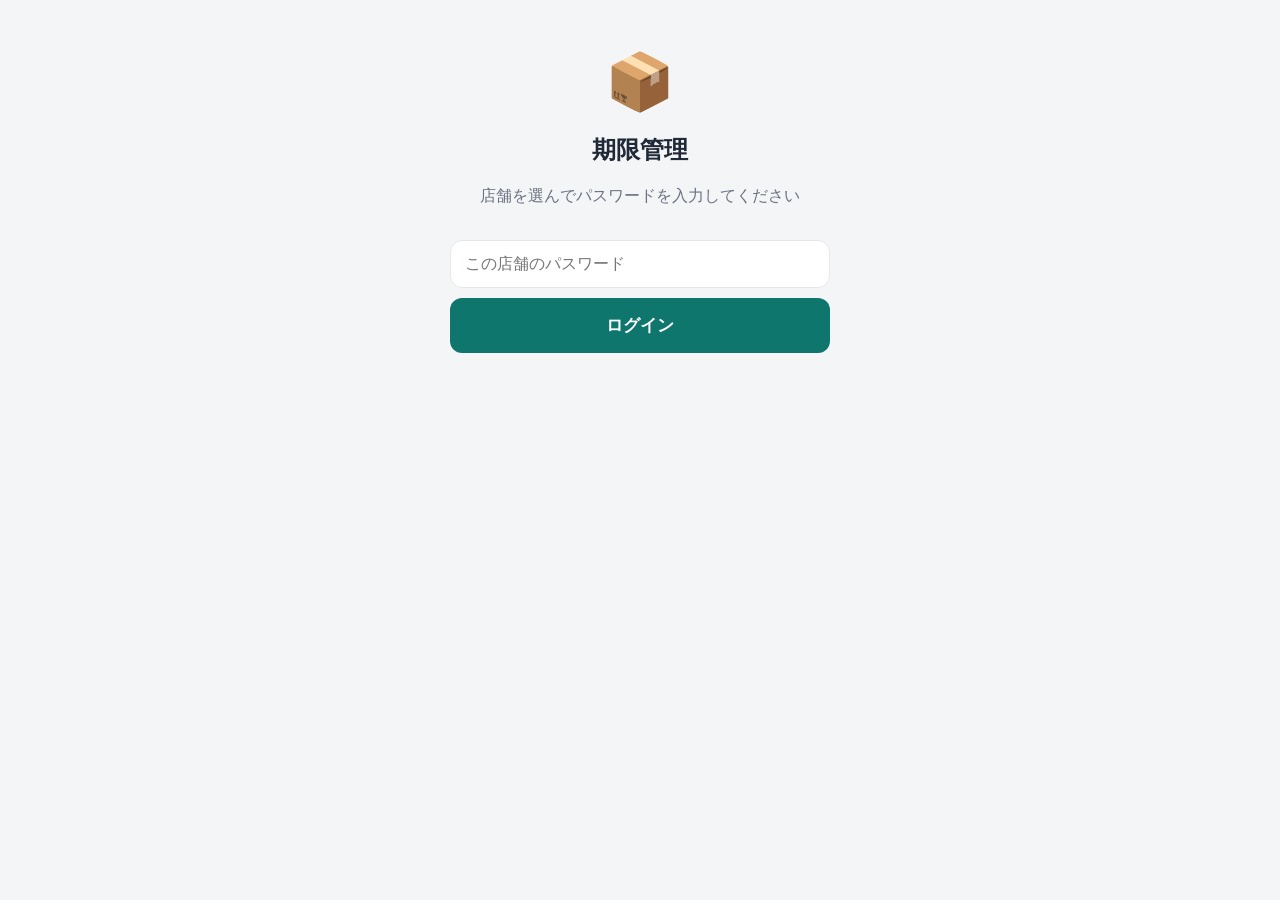
==== index.html @ 6cd4e77d "商品期限管理アプリ 初版 Co-Authored-By: Claude Fable 5 <noreply@anthropic.com>" ====
<!DOCTYPE html>
<html lang="ja">
<head>
<meta charset="UTF-8">
<meta name="viewport" content="width=device-width, initial-scale=1, viewport-fit=cover, user-scalable=no">
<title>期限管理</title>
<meta name="theme-color" content="#0f766e">
<meta name="apple-mobile-web-app-capable" content="yes">
<meta name="mobile-web-app-capable" content="yes">
<meta name="apple-mobile-web-app-status-bar-style" content="black-translucent">
<meta name="apple-mobile-web-app-title" content="期限管理">
<link rel="manifest" href="manifest.webmanifest">
<link rel="apple-touch-icon" href="icons/apple-touch-icon.png">
<link rel="icon" href="icons/icon-192.png">
<link rel="stylesheet" href="css/style.css">
</head>
<body>

<!-- ═══ ログイン画面 ═══ -->
<section id="view-login" class="view" hidden>
  <div class="login-box">
    <div class="app-logo">📦</div>
    <h1>期限管理</h1>
    <p class="login-note">店舗を選んでパスワードを入力してください</p>
    <div id="login-stores" class="store-grid"></div>
    <form id="login-form">
      <input id="login-password" type="password" placeholder="この店舗のパスワード" autocomplete="current-password" required>
      <button type="submit" class="btn btn-primary btn-lg" id="login-btn">ログイン</button>
    </form>
    <p id="login-error" class="error-msg" hidden></p>
    <p id="login-offline" class="muted" hidden>オフラインのため、ログインには通信が必要です</p>
  </div>
</section>

<!-- ═══ 作業開始確認画面 ═══ -->
<section id="view-start" class="view" hidden>
  <div class="login-box">
    <div class="app-logo">📦</div>
    <h1>期限管理</h1>
    <div class="start-store-card">
      <span class="muted">ログイン中の店舗</span>
      <strong id="start-store-name">—</strong>
    </div>
    <button id="start-btn" class="btn btn-primary btn-lg">この店舗で作業開始</button>
    <button id="start-switch" class="btn btn-ghost">別の店舗に切り替える</button>
  </div>
</section>

<!-- ═══ メイン画面 ═══ -->
<div id="view-main" class="view" hidden>
  <header id="app-header">
    <div class="header-store" id="header-store" title="作業中の店舗">
      <span class="header-store-label">作業店舗</span>
      <span class="header-store-name" id="header-store-name">—</span>
    </div>
    <div class="header-right">
      <span id="sync-badge" class="sync-badge" hidden>未送信 <b id="sync-count">0</b></span>
      <span id="offline-badge" class="offline-badge" hidden>オフライン</span>
    </div>
  </header>

  <!-- ── 商品一覧タブ ── -->
  <main id="tab-list" class="tab-page">
    <div class="list-controls">
      <div class="view-store-row">
        <label for="view-store-select">表示店舗</label>
        <select id="view-store-select"></select>
        <span id="readonly-note" class="readonly-note" hidden>閲覧のみ</span>
      </div>
      <input id="search-box" type="search" placeholder="商品名・バーコードで検索">
      <div class="filter-row">
        <div class="chips" id="filter-chips">
          <button class="chip active" data-filter="all">すべて</button>
          <button class="chip chip-expired" data-filter="expired">期限切れ <b id="cnt-expired">0</b></button>
          <button class="chip chip-danger" data-filter="danger">7日以内 <b id="cnt-danger">0</b></button>
          <button class="chip chip-warn" data-filter="warn">30日以内 <b id="cnt-warn">0</b></button>
        </div>
        <select id="sort-select">
          <option value="expiry">期限が近い順</option>
          <option value="name">商品名順</option>
          <option value="qty">在庫が少ない順</option>
        </select>
      </div>
    </div>
    <div id="product-list" class="product-list"></div>
    <div id="list-empty" class="empty-state" hidden>
      <p>商品が登録されていません</p>
      <p class="muted">「読取」タブからバーコードを読み取って登録できます</p>
    </div>
  </main>

  <!-- ── バーコード読取タブ ── -->
  <main id="tab-scan" class="tab-page" hidden>
    <div class="scan-area">
      <video id="scan-video" playsinline muted></video>
      <div class="scan-frame"></div>
      <p id="scan-status" class="scan-status">カメラを起動しています…</p>
    </div>
    <div class="scan-manual">
      <form id="manual-barcode-form">
        <input id="manual-barcode" type="text" inputmode="numeric" placeholder="バーコード番号を手入力">
        <button type="submit" class="btn btn-secondary">検索</button>
      </form>
      <button id="no-barcode-btn" class="btn btn-ghost">バーコードなしで商品を登録</button>
    </div>
  </main>

  <!-- ── 設定タブ ── -->
  <main id="tab-settings" class="tab-page" hidden>
    <h2>設定</h2>
    <div class="settings-group">
      <h3>店舗名の変更</h3>
      <div id="settings-stores"></div>
    </div>
    <div class="settings-group">
      <h3>同期</h3>
      <p>未送信の変更: <b id="settings-sync-count">0</b> 件</p>
      <button id="sync-now-btn" class="btn btn-secondary">今すぐ同期</button>
    </div>
    <div class="settings-group">
      <h3>アカウント</h3>
      <p class="muted">ログイン中: <span id="settings-store-name">—</span></p>
      <button id="logout-btn" class="btn btn-danger-outline">ログアウト(店舗の切り替え)</button>
    </div>
    <p class="muted version">バージョン <span id="app-version"></span></p>
  </main>

  <!-- ── 下部ナビ ── -->
  <nav id="bottom-nav">
    <button class="nav-btn active" data-tab="list"><span class="nav-icon">📋</span>一覧</button>
    <button class="nav-btn" data-tab="scan"><span class="nav-icon">📷</span>読取</button>
    <button class="nav-btn" data-tab="settings"><span class="nav-icon">⚙️</span>設定</button>
  </nav>
</div>

<!-- ═══ 商品登録・編集フォーム ═══ -->
<section id="view-form" class="view" hidden>
  <header class="form-header">
    <button id="form-back" class="btn-icon">←</button>
    <h2 id="form-title">商品を登録</h2>
  </header>
  <form id="product-form" class="form-body">
    <div class="field">
      <label>バーコード</label>
      <div class="barcode-row">
        <input id="f-barcode" type="text" inputmode="numeric" placeholder="(なしでも登録できます)">
      </div>
    </div>
    <div class="field">
      <label>商品写真</label>
      <div class="photo-area">
        <img id="f-photo-preview" alt="" hidden>
        <label class="btn btn-secondary photo-btn">
          📷 写真を撮る
          <input id="f-photo" type="file" accept="image/*" capture="environment" hidden>
        </label>
      </div>
      <button type="button" id="ocr-btn" class="btn btn-ghost" hidden>🔍 写真から商品名候補を読み取る</button>
      <div id="ocr-status" class="muted" hidden></div>
      <div id="ocr-chips" class="chips"></div>
    </div>
    <div class="field">
      <label for="f-name">商品名 <span class="req">必須</span></label>
      <input id="f-name" type="text" placeholder="例: ○○ビタミン錠 60錠" required>
    </div>
    <div class="field" id="lot-fields">
      <label for="f-expiry">賞味期限・使用期限 <span class="req">必須</span></label>
      <input id="f-expiry" type="date" required>
      <label class="check-row"><input id="f-month-only" type="checkbox">「年月」までの表示の商品(月末の日付として登録)</label>
      <input id="f-expiry-month" type="month" hidden>
    </div>
    <div class="field">
      <label for="f-qty">在庫数 <span class="req">必須</span></label>
      <div class="qty-row">
        <button type="button" class="qty-btn" id="f-qty-minus">−</button>
        <input id="f-qty" type="number" inputmode="numeric" min="0" value="1" required>
        <button type="button" class="qty-btn" id="f-qty-plus">＋</button>
      </div>
    </div>
    <button type="submit" class="btn btn-primary btn-lg" id="form-save">保存する</button>
  </form>
</section>

<!-- ═══ 商品詳細(下から出るシート) ═══ -->
<div id="sheet-backdrop" hidden></div>
<section id="sheet-product" class="sheet" hidden>
  <div class="sheet-handle"></div>
  <div class="sheet-body" id="sheet-body"></div>
</section>

<div id="toast-container"></div>

<script src="vendor/supabase.min.js"></script>
<script src="vendor/zxing.min.js"></script>
<script src="js/config.js"></script>
<script src="js/db.js"></script>
<script src="js/app.js"></script>
</body>
</html>
---- css/style.css ----
:root {
  --primary: #0f766e;
  --primary-dark: #115e59;
  --bg: #f4f5f7;
  --card: #ffffff;
  --text: #1f2937;
  --muted: #6b7280;
  --border: #e5e7eb;
  --expired: #7f1d1d;
  --danger: #dc2626;
  --warn: #d97706;
  --ok: #059669;
  --radius: 12px;
  --safe-top: env(safe-area-inset-top, 0px);
  --safe-bottom: env(safe-area-inset-bottom, 0px);
}

* { box-sizing: border-box; -webkit-tap-highlight-color: transparent; }
html, body { margin: 0; padding: 0; }
body {
  font-family: -apple-system, BlinkMacSystemFont, "Hiragino Sans", "Noto Sans JP", sans-serif;
  background: var(--bg);
  color: var(--text);
  font-size: 16px;
  line-height: 1.5;
  overscroll-behavior-y: none;
}
h1 { font-size: 24px; margin: 8px 0 4px; }
h2 { font-size: 18px; margin: 12px 0 8px; }
h3 { font-size: 15px; margin: 0 0 8px; color: var(--muted); }
.muted { color: var(--muted); font-size: 13px; }
[hidden] { display: none !important; }

/* ───── ボタン ───── */
.btn {
  display: block; width: 100%;
  border: none; border-radius: var(--radius);
  font-size: 16px; font-weight: 600;
  padding: 14px; margin-top: 10px;
  cursor: pointer; text-align: center;
}
.btn-lg { padding: 16px; font-size: 17px; }
.btn-primary { background: var(--primary); color: #fff; }
.btn-primary:active { background: var(--primary-dark); }
.btn-primary:disabled { opacity: .5; }
.btn-secondary { background: #e0f2f1; color: var(--primary-dark); }
.btn-ghost { background: transparent; color: var(--primary); }
.btn-danger-outline { background: transparent; color: var(--danger); border: 1.5px solid var(--danger); }
.btn-icon {
  background: none; border: none; font-size: 22px; padding: 8px 12px; cursor: pointer; color: var(--text);
}

/* ───── ログイン / 開始画面 ───── */
.view { min-height: 100dvh; }
.login-box {
  max-width: 420px; margin: 0 auto;
  padding: calc(40px + var(--safe-top)) 20px 40px;
  text-align: center;
}
.app-logo { font-size: 56px; }
.login-note { color: var(--muted); margin-bottom: 16px; }
.store-grid {
  display: grid; grid-template-columns: 1fr 1fr; gap: 10px; margin-bottom: 16px;
}
.store-grid button {
  padding: 16px 8px; border-radius: var(--radius);
  border: 2px solid var(--border); background: var(--card);
  font-size: 16px; font-weight: 600; cursor: pointer; color: var(--text);
}
.store-grid button.selected {
  border-color: var(--primary); background: #e0f2f1; color: var(--primary-dark);
}
#login-form input {
  width: 100%; padding: 14px; font-size: 16px;
  border: 1.5px solid var(--border); border-radius: var(--radius);
}
.error-msg { color: var(--danger); font-weight: 600; }
.start-store-card {
  background: var(--card); border-radius: var(--radius);
  padding: 20px; margin: 24px 0 8px;
  display: flex; flex-direction: column; gap: 4px;
  box-shadow: 0 1px 3px rgba(0,0,0,.08);
}
.start-store-card strong { font-size: 22px; color: var(--primary-dark); }

/* ───── ヘッダー ───── */
#view-main { padding-bottom: calc(70px + var(--safe-bottom)); }
#app-header {
  position: sticky; top: 0; z-index: 20;
  background: var(--primary); color: #fff;
  padding: calc(10px + var(--safe-top)) 16px 10px;
  display: flex; justify-content: space-between; align-items: center;
}
.header-store-label { font-size: 11px; opacity: .8; display: block; line-height: 1; }
.header-store-name { font-size: 17px; font-weight: 700; }
.header-right { display: flex; gap: 8px; align-items: center; }
.sync-badge, .offline-badge {
  font-size: 12px; padding: 4px 10px; border-radius: 20px; font-weight: 600;
}
.sync-badge { background: #fbbf24; color: #78350f; }
.offline-badge { background: #374151; color: #fff; }

/* ───── 一覧 ───── */
.tab-page { padding: 12px 12px 24px; }
.list-controls { display: flex; flex-direction: column; gap: 10px; margin-bottom: 12px; }
.view-store-row { display: flex; align-items: center; gap: 8px; }
.view-store-row label { font-size: 13px; color: var(--muted); white-space: nowrap; }
.view-store-row select {
  flex: 1; padding: 10px; font-size: 16px; border-radius: 10px; border: 1.5px solid var(--border); background: var(--card);
}
.readonly-note {
  font-size: 12px; font-weight: 700; color: #92400e;
  background: #fef3c7; padding: 4px 10px; border-radius: 20px; white-space: nowrap;
}
#search-box {
  width: 100%; padding: 12px 14px; font-size: 16px;
  border: 1.5px solid var(--border); border-radius: var(--radius); background: var(--card);
}
.filter-row { display: flex; gap: 8px; align-items: center; flex-wrap: wrap; }
.chips { display: flex; gap: 6px; flex-wrap: wrap; }
.chip {
  border: 1.5px solid var(--border); background: var(--card); color: var(--text);
  border-radius: 20px; padding: 7px 12px; font-size: 13px; font-weight: 600; cursor: pointer;
}
.chip.active { border-color: var(--primary); background: var(--primary); color: #fff; }
.chip-expired.active { border-color: var(--expired); background: var(--expired); }
.chip-danger.active { border-color: var(--danger); background: var(--danger); }
.chip-warn.active { border-color: var(--warn); background: var(--warn); }
.chip b { font-weight: 800; }
#sort-select {
  margin-left: auto; padding: 8px; font-size: 13px;
  border-radius: 10px; border: 1.5px solid var(--border); background: var(--card);
}

.product-list { display: flex; flex-direction: column; gap: 10px; }
.product-card {
  background: var(--card); border-radius: var(--radius);
  box-shadow: 0 1px 3px rgba(0,0,0,.08);
  padding: 12px; display: flex; gap: 12px; cursor: pointer;
}
.product-thumb {
  width: 64px; height: 64px; border-radius: 10px; object-fit: cover;
  background: #eceff1; flex-shrink: 0;
  display: flex; align-items: center; justify-content: center; font-size: 28px;
}
.product-info { flex: 1; min-width: 0; }
.product-name { font-weight: 700; font-size: 15px; margin-bottom: 4px; word-break: break-all; }
.lot-line { display: flex; align-items: center; gap: 8px; font-size: 14px; margin-top: 2px; }
.lot-qty { color: var(--muted); font-size: 13px; }
.badge {
  font-size: 12px; font-weight: 700; padding: 2px 8px; border-radius: 6px; white-space: nowrap;
}
.badge-expired { background: var(--expired); color: #fff; }
.badge-danger { background: #fee2e2; color: var(--danger); }
.badge-warn { background: #fef3c7; color: var(--warn); }
.badge-ok { background: #d1fae5; color: var(--ok); }
.empty-state { text-align: center; padding: 48px 16px; }

/* ───── スキャン ───── */
.scan-area {
  position: relative; border-radius: var(--radius); overflow: hidden; background: #111;
  aspect-ratio: 3 / 4; max-height: 55dvh; width: 100%;
}
#scan-video { width: 100%; height: 100%; object-fit: cover; }
.scan-frame {
  position: absolute; inset: 20% 12%;
  border: 3px solid rgba(255,255,255,.85); border-radius: 14px;
  box-shadow: 0 0 0 999px rgba(0,0,0,.25);
}
.scan-status {
  position: absolute; bottom: 8px; left: 0; right: 0;
  text-align: center; color: #fff; font-size: 14px; font-weight: 600;
  text-shadow: 0 1px 3px rgba(0,0,0,.8); margin: 0;
}
.scan-manual { margin-top: 14px; }
#manual-barcode-form { display: flex; gap: 8px; }
#manual-barcode {
  flex: 1; padding: 12px; font-size: 16px;
  border: 1.5px solid var(--border); border-radius: var(--radius);
}
#manual-barcode-form .btn { width: auto; margin: 0; padding: 12px 18px; }

/* ───── 設定 ───── */
.settings-group {
  background: var(--card); border-radius: var(--radius); padding: 14px; margin-bottom: 14px;
  box-shadow: 0 1px 3px rgba(0,0,0,.08);
}
.settings-store-row {
  display: flex; align-items: center; justify-content: space-between;
  padding: 10px 0; border-bottom: 1px solid var(--border); gap: 8px;
}
.settings-store-row:last-child { border-bottom: none; }
.settings-store-row .rename-btn {
  border: 1.5px solid var(--border); background: var(--bg); border-radius: 8px;
  padding: 6px 12px; font-size: 13px; cursor: pointer;
}
.version { text-align: center; }

/* ───── 下部ナビ ───── */
#bottom-nav {
  position: fixed; bottom: 0; left: 0; right: 0; z-index: 20;
  display: flex; background: var(--card);
  border-top: 1px solid var(--border);
  padding-bottom: var(--safe-bottom);
}
.nav-btn {
  flex: 1; background: none; border: none; cursor: pointer;
  padding: 8px 0 6px; font-size: 12px; font-weight: 600; color: var(--muted);
  display: flex; flex-direction: column; align-items: center; gap: 2px;
}
.nav-btn.active { color: var(--primary); }
.nav-icon { font-size: 22px; }

/* ───── フォーム ───── */
.form-header {
  position: sticky; top: 0; z-index: 20;
  background: var(--card); border-bottom: 1px solid var(--border);
  padding: calc(6px + var(--safe-top)) 8px 6px;
  display: flex; align-items: center; gap: 4px;
}
.form-header h2 { margin: 0; }
.form-body { padding: 16px 16px calc(32px + var(--safe-bottom)); max-width: 480px; margin: 0 auto; }
.field { margin-bottom: 18px; }
.field > label { display: block; font-weight: 700; font-size: 14px; margin-bottom: 6px; }
.req { color: var(--danger); font-size: 11px; font-weight: 700; margin-left: 4px; }
.field input[type="text"], .field input[type="date"], .field input[type="month"], .field input[type="number"], .field input[type="search"] {
  width: 100%; padding: 13px; font-size: 16px;
  border: 1.5px solid var(--border); border-radius: var(--radius); background: var(--card);
}
.check-row {
  display: flex; align-items: center; gap: 8px;
  font-size: 13px; font-weight: 400; margin-top: 8px; color: var(--muted);
}
.check-row input { width: 18px; height: 18px; }
.photo-area { display: flex; gap: 12px; align-items: center; }
#f-photo-preview { width: 96px; height: 96px; border-radius: 10px; object-fit: cover; }
.photo-btn { margin: 0; flex: 1; }
.qty-row { display: flex; gap: 10px; align-items: center; }
.qty-row input { text-align: center; font-size: 20px; font-weight: 700; }
.qty-btn {
  width: 52px; height: 52px; flex-shrink: 0;
  border-radius: 50%; border: 1.5px solid var(--border); background: var(--card);
  font-size: 26px; font-weight: 700; cursor: pointer; color: var(--primary-dark);
}

/* ───── 詳細シート ───── */
#sheet-backdrop {
  position: fixed; inset: 0; background: rgba(0,0,0,.45); z-index: 30;
}
.sheet {
  position: fixed; bottom: 0; left: 0; right: 0; z-index: 31;
  background: var(--card); border-radius: 18px 18px 0 0;
  max-height: 85dvh; overflow-y: auto;
  padding: 8px 16px calc(24px + var(--safe-bottom));
  box-shadow: 0 -4px 24px rgba(0,0,0,.2);
}
.sheet-handle {
  width: 44px; height: 5px; border-radius: 3px; background: var(--border);
  margin: 4px auto 10px;
}
.sheet-product-head { display: flex; gap: 14px; margin-bottom: 12px; }
.sheet-product-head .product-thumb { width: 84px; height: 84px; font-size: 36px; }
.sheet-product-name { font-size: 17px; font-weight: 700; word-break: break-all; }
.sheet-barcode { font-size: 12px; color: var(--muted); margin-top: 4px; }
.sheet-section-title {
  font-size: 13px; font-weight: 700; color: var(--muted);
  margin: 16px 0 6px; display: flex; justify-content: space-between; align-items: center;
}
.lot-row {
  display: flex; align-items: center; gap: 10px;
  background: var(--bg); border-radius: 10px; padding: 10px 12px; margin-bottom: 8px;
}
.lot-row-date { flex: 1; }
.lot-row-date .badge { margin-left: 6px; }
.lot-row .qty-btn { width: 42px; height: 42px; font-size: 22px; background: var(--card); }
.lot-row-qty { min-width: 34px; text-align: center; font-size: 18px; font-weight: 800; }
.lot-del-btn { background: none; border: none; font-size: 18px; color: var(--muted); cursor: pointer; padding: 6px; }
.other-store-row {
  display: flex; justify-content: space-between; font-size: 14px;
  padding: 8px 4px; border-bottom: 1px solid var(--border);
}
.other-store-row:last-child { border-bottom: none; }

/* ───── トースト ───── */
#toast-container {
  position: fixed; bottom: calc(80px + var(--safe-bottom)); left: 0; right: 0;
  display: flex; flex-direction: column; align-items: center; gap: 8px;
  z-index: 50; pointer-events: none;
}
.toast {
  background: #1f2937; color: #fff; font-size: 14px; font-weight: 600;
  padding: 10px 18px; border-radius: 24px; max-width: 90%;
  box-shadow: 0 4px 12px rgba(0,0,0,.25);
  animation: toast-in .25s ease-out;
}
.toast.error { background: var(--danger); }
@keyframes toast-in {
  from { opacity: 0; transform: translateY(10px); }
  to { opacity: 1; transform: translateY(0); }
}
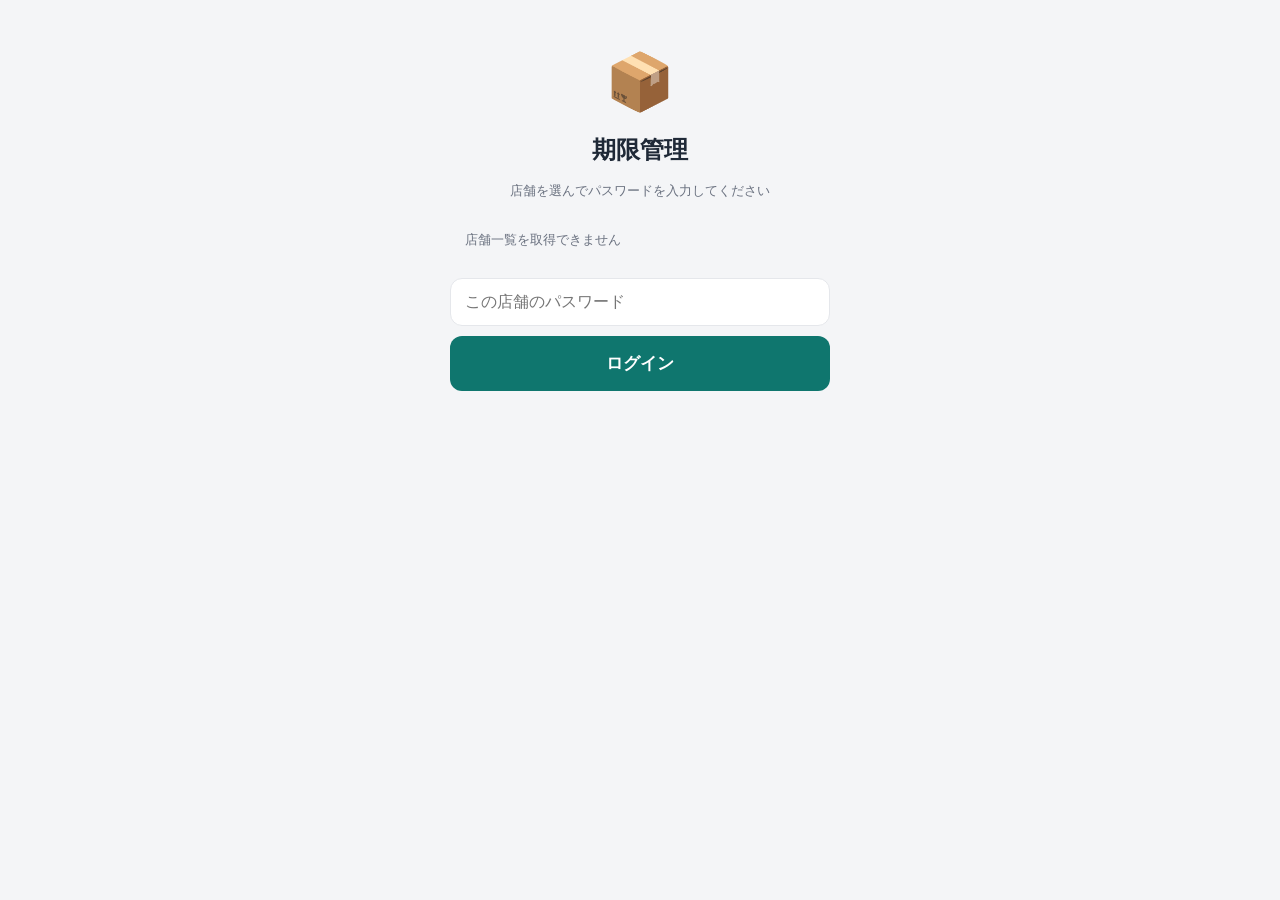
==== commit 28164e41: "v2.1.0: 期限は1商品1つに変更・廃棄記録機能を追加 - 「新しい期限を追加」を廃止し「期限・在庫数を変更」に(上書き更新) - 同じバーコードを再登録した場合も期限・在庫を上書き - 在庫の「" ====
--- a/index.html
+++ b/index.html
@@ -12,27 +12,196 @@
 <link rel="manifest" href="manifest.webmanifest">
 <link rel="apple-touch-icon" href="icons/apple-touch-icon.png">
 <link rel="icon" href="icons/icon-192.png">
-<link rel="stylesheet" href="css/style.css">
+<style>
+:root {
+  --primary:#0f766e; --primary-dark:#115e59; --bg:#f4f5f7; --card:#fff;
+  --text:#1f2937; --muted:#6b7280; --border:#e5e7eb;
+  --expired:#7f1d1d; --danger:#dc2626; --warn:#d97706; --ok:#059669; --radius:12px;
+}
+*{box-sizing:border-box;-webkit-tap-highlight-color:transparent}
+html,body{margin:0;padding:0}
+body{font-family:-apple-system,BlinkMacSystemFont,"Hiragino Sans","Noto Sans JP",sans-serif;
+  background:var(--bg);color:var(--text);font-size:16px;line-height:1.5}
+h1{font-size:24px;margin:8px 0 4px}h2{font-size:18px;margin:12px 0 8px}
+h3{font-size:15px;margin:0 0 8px;color:var(--muted)}
+.muted{color:var(--muted);font-size:13px}
+[hidden]{display:none!important}
+.btn{display:block;width:100%;border:none;border-radius:var(--radius);font-size:16px;font-weight:600;
+  padding:14px;margin-top:10px;cursor:pointer;text-align:center}
+.btn-lg{padding:16px;font-size:17px}
+.btn-primary{background:var(--primary);color:#fff}
+.btn-primary:disabled{opacity:.5}
+.btn-secondary{background:#e0f2f1;color:var(--primary-dark)}
+.btn-ghost{background:transparent;color:var(--primary)}
+.btn-danger-outline{background:transparent;color:var(--danger);border:1.5px solid var(--danger)}
+.btn-icon{background:none;border:none;font-size:22px;padding:8px 12px;cursor:pointer;color:var(--text)}
+.view{min-height:100dvh}
+.login-box{max-width:420px;margin:0 auto;padding:calc(40px + env(safe-area-inset-top,0px)) 20px 40px;text-align:center}
+.app-logo{font-size:56px}
+.store-grid{display:grid;grid-template-columns:1fr 1fr;gap:10px;margin:16px 0}
+.store-grid button{padding:16px 8px;border-radius:var(--radius);border:2px solid var(--border);
+  background:var(--card);font-size:16px;font-weight:600;cursor:pointer;color:var(--text)}
+.store-grid button.selected{border-color:var(--primary);background:#e0f2f1;color:var(--primary-dark)}
+#login-form input{width:100%;padding:14px;font-size:16px;border:1.5px solid var(--border);border-radius:var(--radius)}
+.error-msg{color:var(--danger);font-weight:600}
+.start-store-card{background:var(--card);border-radius:var(--radius);padding:20px;margin:24px 0 8px;
+  display:flex;flex-direction:column;gap:4px;box-shadow:0 1px 3px rgba(0,0,0,.08)}
+.start-store-card strong{font-size:22px;color:var(--primary-dark)}
+#view-main{padding-bottom:calc(80px + env(safe-area-inset-bottom,0px))}
+#app-header{position:sticky;top:0;z-index:20;background:var(--primary);color:#fff;padding:calc(10px + env(safe-area-inset-top,0px)) 16px 10px;
+  display:flex;justify-content:space-between;align-items:center}
+.header-store-label{font-size:11px;opacity:.8;display:block;line-height:1}
+.header-store-name{font-size:17px;font-weight:700}
+.busy-badge{font-size:12px;padding:4px 10px;border-radius:20px;font-weight:600;background:#fbbf24;color:#78350f}
+.tab-page{padding:12px 12px 24px}
+.list-controls{display:flex;flex-direction:column;gap:10px;margin-bottom:12px}
+.view-store-row{display:flex;align-items:center;gap:8px}
+.view-store-row label{font-size:13px;color:var(--muted);white-space:nowrap}
+.view-store-row select{flex:1;padding:10px;font-size:16px;border-radius:10px;border:1.5px solid var(--border);background:var(--card)}
+.readonly-note{font-size:12px;font-weight:700;color:#92400e;background:#fef3c7;padding:4px 10px;border-radius:20px;white-space:nowrap}
+#search-box{width:100%;padding:12px 14px;font-size:16px;border:1.5px solid var(--border);border-radius:var(--radius);background:var(--card)}
+.filter-row{display:flex;gap:8px;align-items:center;flex-wrap:wrap}
+.chips{display:flex;gap:6px;flex-wrap:wrap}
+.chip{border:1.5px solid var(--border);background:var(--card);color:var(--text);border-radius:20px;
+  padding:7px 12px;font-size:13px;font-weight:600;cursor:pointer}
+.chip.active{border-color:var(--primary);background:var(--primary);color:#fff}
+.chip-expired.active{border-color:var(--expired);background:var(--expired)}
+.chip-danger.active{border-color:var(--danger);background:var(--danger)}
+.chip-warn.active{border-color:var(--warn);background:var(--warn)}
+#sort-select{margin-left:auto;padding:8px;font-size:13px;border-radius:10px;border:1.5px solid var(--border);background:var(--card)}
+.product-list{display:flex;flex-direction:column;gap:10px}
+.product-card{background:var(--card);border-radius:var(--radius);box-shadow:0 1px 3px rgba(0,0,0,.08);
+  padding:12px;display:flex;gap:12px;cursor:pointer}
+.product-thumb{width:64px;height:64px;border-radius:10px;object-fit:cover;background:#eceff1;flex-shrink:0;
+  display:flex;align-items:center;justify-content:center;font-size:28px}
+.product-info{flex:1;min-width:0}
+.product-name{font-weight:700;font-size:15px;margin-bottom:4px;word-break:break-all}
+.lot-line{display:flex;align-items:center;gap:8px;font-size:14px;margin-top:2px}
+.lot-qty{color:var(--muted);font-size:13px}
+.badge{font-size:12px;font-weight:700;padding:2px 8px;border-radius:6px;white-space:nowrap}
+.badge-expired{background:var(--expired);color:#fff}
+.badge-danger{background:#fee2e2;color:var(--danger)}
+.badge-warn{background:#fef3c7;color:var(--warn)}
+.badge-ok{background:#d1fae5;color:var(--ok)}
+.empty-state{text-align:center;padding:48px 16px}
+.scan-area{position:relative;border-radius:var(--radius);overflow:hidden;background:#111;aspect-ratio:3/4;max-height:55dvh;width:100%}
+#scan-video{width:100%;height:100%;object-fit:cover}
+.scan-frame{position:absolute;inset:20% 12%;border:3px solid rgba(255,255,255,.85);border-radius:14px;
+  box-shadow:0 0 0 999px rgba(0,0,0,.25)}
+.scan-status{position:absolute;bottom:8px;left:0;right:0;text-align:center;color:#fff;font-size:14px;
+  font-weight:600;text-shadow:0 1px 3px rgba(0,0,0,.8);margin:0}
+.scan-manual{margin-top:14px}
+#manual-barcode-form{display:flex;gap:8px;margin-top:10px}
+#manual-barcode{flex:1;padding:12px;font-size:16px;border:1.5px solid var(--border);border-radius:var(--radius)}
+#manual-barcode-form .btn{width:auto;margin:0;padding:12px 18px}
+.settings-group{background:var(--card);border-radius:var(--radius);padding:14px;margin-bottom:14px;box-shadow:0 1px 3px rgba(0,0,0,.08)}
+.settings-store-row{display:flex;align-items:center;justify-content:space-between;padding:10px 0;border-bottom:1px solid var(--border);gap:8px}
+.settings-store-row:last-child{border-bottom:none}
+.settings-store-row .rename-btn{border:1.5px solid var(--border);background:var(--bg);border-radius:8px;padding:6px 12px;font-size:13px;cursor:pointer}
+.version{text-align:center}
+#bottom-nav{position:fixed;bottom:0;left:0;right:0;z-index:20;display:flex;background:var(--card);border-top:1px solid var(--border);padding-bottom:env(safe-area-inset-bottom,0px)}
+.nav-btn{flex:1;background:none;border:none;cursor:pointer;padding:8px 0 6px;font-size:12px;font-weight:600;
+  color:var(--muted);display:flex;flex-direction:column;align-items:center;gap:2px}
+.nav-btn.active{color:var(--primary)}
+.nav-icon{font-size:22px}
+.form-header{position:sticky;top:0;z-index:20;background:var(--card);border-bottom:1px solid var(--border);
+  padding:calc(6px + env(safe-area-inset-top,0px)) 8px 6px;display:flex;align-items:center;gap:4px}
+.form-header h2{margin:0}
+.form-body{padding:16px 16px 32px;max-width:480px;margin:0 auto}
+.field{margin-bottom:18px}
+.field>label{display:block;font-weight:700;font-size:14px;margin-bottom:6px}
+.req{color:var(--danger);font-size:11px;font-weight:700;margin-left:4px}
+.field input[type="text"],.field input[type="date"],.field input[type="month"],.field input[type="number"]{
+  width:100%;padding:13px;font-size:16px;border:1.5px solid var(--border);border-radius:var(--radius);background:var(--card)}
+.check-row{display:flex;align-items:center;gap:8px;font-size:13px;font-weight:400;margin-top:8px;color:var(--muted)}
+.check-row input{width:18px;height:18px}
+.photo-area{display:flex;gap:12px;align-items:center}
+#f-photo-preview{width:96px;height:96px;border-radius:10px;object-fit:cover}
+.photo-btn{margin:0;flex:1}
+.qty-row{display:flex;gap:10px;align-items:center}
+.qty-row input{text-align:center;font-size:20px;font-weight:700}
+.qty-btn{width:52px;height:52px;flex-shrink:0;border-radius:50%;border:1.5px solid var(--border);
+  background:var(--card);font-size:26px;font-weight:700;cursor:pointer;color:var(--primary-dark)}
+#sheet-backdrop{position:fixed;inset:0;background:rgba(0,0,0,.45);z-index:30}
+.sheet{position:fixed;bottom:0;left:0;right:0;z-index:31;background:var(--card);border-radius:18px 18px 0 0;
+  max-height:85dvh;overflow-y:auto;padding:8px 16px calc(24px + env(safe-area-inset-bottom,0px));box-shadow:0 -4px 24px rgba(0,0,0,.2)}
+.sheet-handle{width:44px;height:5px;border-radius:3px;background:var(--border);margin:4px auto 10px}
+.sheet-product-head{display:flex;gap:14px;margin-bottom:12px}
+.sheet-product-head .product-thumb{width:84px;height:84px;font-size:36px}
+.sheet-product-name{font-size:17px;font-weight:700;word-break:break-all}
+.sheet-barcode{font-size:12px;color:var(--muted);margin-top:4px}
+.sheet-section-title{font-size:13px;font-weight:700;color:var(--muted);margin:16px 0 6px;
+  display:flex;justify-content:space-between;align-items:center}
+.lot-row{display:flex;align-items:center;gap:10px;background:var(--bg);border-radius:10px;padding:10px 12px;margin-bottom:8px}
+.lot-row-date{flex:1}
+.lot-row-date .badge{margin-left:6px}
+.lot-row .qty-btn{width:42px;height:42px;font-size:22px;background:var(--card)}
+.lot-row-qty{min-width:34px;text-align:center;font-size:18px;font-weight:800}
+.lot-del-btn{background:none;border:none;font-size:18px;color:var(--muted);cursor:pointer;padding:6px}
+.other-store-row{display:flex;justify-content:space-between;font-size:14px;padding:8px 4px;border-bottom:1px solid var(--border)}
+.other-store-row:last-child{border-bottom:none}
+#toast-container{position:fixed;bottom:calc(80px + env(safe-area-inset-bottom,0px));left:0;right:0;display:flex;flex-direction:column;
+  align-items:center;gap:8px;z-index:50;pointer-events:none}
+.toast{background:#1f2937;color:#fff;font-size:14px;font-weight:600;padding:10px 18px;border-radius:24px;
+  max-width:90%;box-shadow:0 4px 12px rgba(0,0,0,.25)}
+.toast.error{background:var(--danger)}
+.preview-banner{background:#fbbf24;color:#78350f;text-align:center;font-size:13px;font-weight:700;padding:6px}
+.camera-fallback{background:#fef3c7;border:1.5px solid #f59e0b;border-radius:var(--radius);padding:14px;font-size:14px}
+.camera-fallback p{margin:6px 0}
+.btn-small{width:auto;padding:8px 14px;font-size:13px;margin-top:8px}
+.lot-actions{display:flex;gap:6px;margin:-4px 0 10px;flex-wrap:wrap}
+.btn-mini{border:1.5px solid var(--border);background:var(--card);border-radius:8px;padding:7px 10px;font-size:12px;font-weight:600;cursor:pointer;color:var(--text)}
+.btn-mini-warn{color:var(--danger);border-color:#fca5a5}
+.badge-disposed{background:#fee2e2;color:var(--danger);font-size:11px}
+.disposal-box{background:#fef2f2;border:1.5px solid #fca5a5;border-radius:10px;padding:10px 12px;font-size:13px}
+.disposal-row{padding:2px 0;font-weight:600;color:#991b1b}
+</style>
 </head>
 <body>
 
-<!-- ═══ ログイン画面 ═══ -->
+<!-- 起動前でも必ず何かが見えるようにする(真っ白画面の防止) -->
+<div id="boot-splash" style="text-align:center;padding:60px 20px;color:#6b7280">
+  <div style="font-size:48px">📦</div>
+  <p>読み込み中…</p>
+</div>
+<div id="fatal-error" style="display:none;background:#fee2e2;color:#7f1d1d;padding:14px;margin:12px;border-radius:12px;font-size:13px;word-break:break-all"></div>
+<script>
+// どこかでエラーが起きたら画面に表示する(白い画面のまま止まるのを防ぐ)
+function showFatal(msg) {
+  var el = document.getElementById('fatal-error');
+  if (el) {
+    el.style.display = 'block';
+    el.textContent = '⚠️ エラーが発生しました。この内容をそのまま伝えてください: ' + msg;
+  }
+  var sp = document.getElementById('boot-splash');
+  if (sp) sp.style.display = 'none';
+}
+window.addEventListener('error', function (e) {
+  showFatal((e.message || 'unknown') + ' [' + (e.filename || '') + ':' + (e.lineno || '') + ']');
+});
+window.addEventListener('unhandledrejection', function (e) {
+  showFatal(String((e.reason && e.reason.message) || e.reason || 'unknown'));
+});
+</script>
+
+<div id="preview-banner" class="preview-banner" hidden>プレビューモード(データは保存されません)</div>
+
+<!-- ═══ ログイン ═══ -->
 <section id="view-login" class="view" hidden>
   <div class="login-box">
     <div class="app-logo">📦</div>
     <h1>期限管理</h1>
-    <p class="login-note">店舗を選んでパスワードを入力してください</p>
-    <div id="login-stores" class="store-grid"></div>
+    <p class="muted">店舗を選んでパスワードを入力してください</p>
+    <div id="login-stores" class="store-grid"><p class="muted">読み込み中…</p></div>
     <form id="login-form">
-      <input id="login-password" type="password" placeholder="この店舗のパスワード" autocomplete="current-password" required>
+      <input id="login-password" type="password" placeholder="この店舗のパスワード" required>
       <button type="submit" class="btn btn-primary btn-lg" id="login-btn">ログイン</button>
     </form>
     <p id="login-error" class="error-msg" hidden></p>
-    <p id="login-offline" class="muted" hidden>オフラインのため、ログインには通信が必要です</p>
   </div>
 </section>
 
-<!-- ═══ 作業開始確認画面 ═══ -->
+<!-- ═══ 作業開始確認 ═══ -->
 <section id="view-start" class="view" hidden>
   <div class="login-box">
     <div class="app-logo">📦</div>
@@ -46,20 +215,13 @@
   </div>
 </section>
 
-<!-- ═══ メイン画面 ═══ -->
+<!-- ═══ メイン ═══ -->
 <div id="view-main" class="view" hidden>
   <header id="app-header">
-    <div class="header-store" id="header-store" title="作業中の店舗">
-      <span class="header-store-label">作業店舗</span>
-      <span class="header-store-name" id="header-store-name">—</span>
-    </div>
-    <div class="header-right">
-      <span id="sync-badge" class="sync-badge" hidden>未送信 <b id="sync-count">0</b></span>
-      <span id="offline-badge" class="offline-badge" hidden>オフライン</span>
-    </div>
+    <div><span class="header-store-label">作業店舗</span><span class="header-store-name" id="header-store-name">—</span></div>
+    <span id="busy-badge" class="busy-badge" hidden>保存中…</span>
   </header>
 
-  <!-- ── 商品一覧タブ ── -->
   <main id="tab-list" class="tab-page">
     <div class="list-controls">
       <div class="view-store-row">
@@ -89,14 +251,21 @@
     </div>
   </main>
 
-  <!-- ── バーコード読取タブ ── -->
   <main id="tab-scan" class="tab-page" hidden>
-    <div class="scan-area">
+    <div class="scan-area" id="scan-area">
       <video id="scan-video" playsinline muted></video>
       <div class="scan-frame"></div>
       <p id="scan-status" class="scan-status">カメラを起動しています…</p>
     </div>
+    <div id="camera-fallback" class="camera-fallback" hidden>
+      <p><b>この画面(GAS版)では、Googleのセキュリティ上ライブカメラを使えません。</b></p>
+      <p>下の「📸 写真を撮って読み取る」を押すとカメラが起動し、撮った写真からバーコードを読み取ります。こちらは確実に動作します。</p>
+    </div>
     <div class="scan-manual">
+      <label class="btn btn-secondary">
+        📸 写真を撮って読み取る(読み取れない時はこちら)
+        <input id="photo-scan-input" type="file" accept="image/*" capture="environment" hidden>
+      </label>
       <form id="manual-barcode-form">
         <input id="manual-barcode" type="text" inputmode="numeric" placeholder="バーコード番号を手入力">
         <button type="submit" class="btn btn-secondary">検索</button>
@@ -105,7 +274,6 @@
     </div>
   </main>
 
-  <!-- ── 設定タブ ── -->
   <main id="tab-settings" class="tab-page" hidden>
     <h2>設定</h2>
     <div class="settings-group">
@@ -113,19 +281,17 @@
       <div id="settings-stores"></div>
     </div>
     <div class="settings-group">
-      <h3>同期</h3>
-      <p>未送信の変更: <b id="settings-sync-count">0</b> 件</p>
-      <button id="sync-now-btn" class="btn btn-secondary">今すぐ同期</button>
+      <h3>データ</h3>
+      <button id="reload-btn" class="btn btn-secondary">最新のデータを読み込む</button>
     </div>
     <div class="settings-group">
       <h3>アカウント</h3>
       <p class="muted">ログイン中: <span id="settings-store-name">—</span></p>
       <button id="logout-btn" class="btn btn-danger-outline">ログアウト(店舗の切り替え)</button>
     </div>
-    <p class="muted version">バージョン <span id="app-version"></span></p>
+    <p class="muted version">バージョン 2.1.0</p>
   </main>
 
-  <!-- ── 下部ナビ ── -->
   <nav id="bottom-nav">
     <button class="nav-btn active" data-tab="list"><span class="nav-icon">📋</span>一覧</button>
     <button class="nav-btn" data-tab="scan"><span class="nav-icon">📷</span>読取</button>
@@ -133,20 +299,18 @@
   </nav>
 </div>
 
-<!-- ═══ 商品登録・編集フォーム ═══ -->
+<!-- ═══ 登録フォーム ═══ -->
 <section id="view-form" class="view" hidden>
   <header class="form-header">
     <button id="form-back" class="btn-icon">←</button>
     <h2 id="form-title">商品を登録</h2>
   </header>
   <form id="product-form" class="form-body">
-    <div class="field">
+    <div class="field" id="field-barcode">
       <label>バーコード</label>
-      <div class="barcode-row">
-        <input id="f-barcode" type="text" inputmode="numeric" placeholder="(なしでも登録できます)">
-      </div>
-    </div>
-    <div class="field">
+      <input id="f-barcode" type="text" inputmode="numeric" placeholder="(なしでも登録できます)">
+    </div>
+    <div class="field" id="field-photo">
       <label>商品写真</label>
       <div class="photo-area">
         <img id="f-photo-preview" alt="" hidden>
@@ -163,11 +327,12 @@
       <label for="f-name">商品名 <span class="req">必須</span></label>
       <input id="f-name" type="text" placeholder="例: ○○ビタミン錠 60錠" required>
     </div>
-    <div class="field" id="lot-fields">
-      <label for="f-expiry">賞味期限・使用期限 <span class="req">必須</span></label>
-      <input id="f-expiry" type="date" required>
-      <label class="check-row"><input id="f-month-only" type="checkbox">「年月」までの表示の商品(月末の日付として登録)</label>
-      <input id="f-expiry-month" type="month" hidden>
+    <div class="field">
+      <label for="f-expiry-month">賞味期限・使用期限(年月) <span class="req">必須</span></label>
+      <input id="f-expiry-month" type="month" required>
+      <p class="muted" id="month-note">月末の日付として登録されます</p>
+      <label class="check-row"><input id="f-day-exact" type="checkbox">日付まで指定する</label>
+      <input id="f-expiry" type="date" hidden>
     </div>
     <div class="field">
       <label for="f-qty">在庫数 <span class="req">必須</span></label>
@@ -181,19 +346,977 @@
   </form>
 </section>
 
-<!-- ═══ 商品詳細(下から出るシート) ═══ -->
 <div id="sheet-backdrop" hidden></div>
 <section id="sheet-product" class="sheet" hidden>
   <div class="sheet-handle"></div>
   <div class="sheet-body" id="sheet-body"></div>
+  <input id="sheet-photo-input" type="file" accept="image/*" capture="environment" hidden>
 </section>
 
 <div id="toast-container"></div>
 
-<script src="vendor/supabase.min.js"></script>
 <script src="vendor/zxing.min.js"></script>
-<script src="js/config.js"></script>
-<script src="js/db.js"></script>
-<script src="js/app.js"></script>
+<script>
+/* ════════════ GAS版クライアント ════════════ */
+const $ = (id) => document.getElementById(id);
+const esc = (s) => String(s ?? '').replace(/[&<>"']/g, (c) =>
+  ({ '&': '&amp;', '<': '&lt;', '>': '&gt;', '"': '&quot;', "'": '&#39;' }[c]));
+
+const state = {
+  auth: null,          // {storeId, password}
+  myStore: null,       // {id, name}
+  stores: [], products: [], lots: [],   // lotsは全店舗分
+  disposals: [],                         // 廃棄記録(全店舗分)
+  viewStoreId: null,
+  filter: 'all', sort: 'expiry', search: '', tab: 'list',
+};
+
+/* ── 保存領域の安全ラッパー ──
+   GASの画面はGoogleのサンドボックス内で動くため、ブラウザ設定によっては
+   localStorage へのアクセス自体がエラーになる。失敗しても動き続けるようにする。 */
+function lsGet(k) { try { return localStorage.getItem(k); } catch (_) { return null; } }
+function lsSet(k, v) { try { localStorage.setItem(k, v); } catch (_) {} }
+function lsDel(k) { try { localStorage.removeItem(k); } catch (_) {} }
+
+/* ── GASのAPI(ウェブアプリ)のURL ──
+   このページはGitHub Pagesから配信され、データの読み書きだけを
+   下記のGASウェブアプリに依頼する。GASの再デプロイでURLが変わったら
+   ここを書き換える。 */
+const GAS_API_URL = 'https://script.google.com/macros/s/AKfycbxWsSIcwAwAlqTdw9tgFEv3FWXEy85w-HNcewR6EEi5n-jip4lVKxD3Fwpek3edIN7m/exec';
+
+/* ── サーバー呼び出し ── */
+async function gs(fn, ...args) {
+  // GASの画面内で開かれた場合は google.script.run を使う
+  if (typeof google !== 'undefined' && google.script && google.script.run) {
+    return new Promise((resolve, reject) => {
+      google.script.run
+        .withSuccessHandler(resolve)
+        .withFailureHandler((e) => reject(new Error(e && e.message ? e.message : String(e))))
+        [fn](...args);
+    });
+  }
+  // GitHub Pages等の外部から開かれた場合はAPIとして呼び出す
+  if (GAS_API_URL && GAS_API_URL.indexOf('https://script.google.com/') === 0) {
+    const res = await fetch(GAS_API_URL, { method: 'POST', body: JSON.stringify({ fn: fn, args: args }) });
+    let data;
+    try { data = await res.json(); }
+    catch (_) { throw new Error('GAS側の準備ができていません(Code.gsの更新と再デプロイが必要です)'); }
+    if (!data.ok) throw new Error(data.error || '不明なエラー');
+    return data.result;
+  }
+  return mockGs(fn, args);  // ローカルプレビュー用
+}
+
+/* ── ローカルプレビュー用の疑似サーバー(GAS外で開いた時だけ動く)── */
+const mockDb = {
+  stores: [1,2,3,4,5,6].map(i => ({ id: 's'+i, name: '店舗'+i, sort: i, password: String(i).repeat(4) })),
+  products: [], lots: [], disposals: [],
+};
+async function mockGs(fn, args) {
+  $('preview-banner').hidden = false;
+  await new Promise(r => setTimeout(r, 150));
+  const pub = (s) => ({ id: s.id, name: s.name, sort: s.sort });
+  switch (fn) {
+    case 'apiStores': return mockDb.stores.map(pub);
+    case 'apiLogin': {
+      const s = mockDb.stores.find(x => x.id === args[0] && x.password === args[1]);
+      return s ? { ok: true, store: pub(s) } : { ok: false };
+    }
+    case 'apiGetAll': return { stores: mockDb.stores.map(pub), products: mockDb.products, lots: mockDb.lots, disposals: mockDb.disposals };
+    case 'apiSaveProduct': {
+      const p = args[1];
+      if (args[2]) p.photoUrl = 'data:image/jpeg;base64,' + args[2];
+      const i = mockDb.products.findIndex(x => x.id === p.id);
+      if (i >= 0) mockDb.products[i] = p; else mockDb.products.push(p);
+      return { ok: true, product: p };
+    }
+    case 'apiSaveLot': {
+      const l = args[1];
+      const i = mockDb.lots.findIndex(x => x.id === l.id);
+      if (i >= 0) mockDb.lots[i] = l; else mockDb.lots.push(l);
+      return { ok: true };
+    }
+    case 'apiDeleteLot': mockDb.lots = mockDb.lots.filter(x => x.id !== args[1]); return { ok: true };
+    case 'apiDisposeLot': {
+      const lot = mockDb.lots.find(x => x.id === args[1]);
+      mockDb.lots = mockDb.lots.filter(x => x.id !== args[1]);
+      const d = { id: 'd' + Date.now(), productId: lot.productId, storeId: lot.storeId, expiry: lot.expiry,
+        qty: lot.qty, disposedAt: new Date().toISOString().slice(0,10),
+        storeName: '店舗1', productName: (mockDb.products.find(p => p.id === lot.productId) || {}).name || '' };
+      mockDb.disposals.push(d);
+      return { ok: true, disposal: d };
+    }
+    case 'apiRenameStore': { const s = mockDb.stores.find(x => x.id === args[1]); if (s) s.name = args[2]; return { ok: true }; }
+  }
+}
+
+/* ── 起動 ── */
+async function init() {
+  bindEvents();
+  try { state.auth = JSON.parse(lsGet('kigen_gas_auth')) || null; } catch (_) {}
+  if (state.auth) {
+    const r = await gs('apiLogin', state.auth.storeId, state.auth.password).catch(() => null);
+    if (r && r.ok) {
+      state.myStore = r.store;
+      $('start-store-name').textContent = r.store.name;
+      showView('view-start');
+      return;
+    }
+    lsDel('kigen_gas_auth');
+  }
+  showLogin();
+}
+
+function showView(name) {
+  const splash = $('boot-splash');
+  if (splash) splash.style.display = 'none';
+  ['view-login', 'view-start', 'view-main', 'view-form'].forEach((v) => { $(v).hidden = v !== name; });
+  if (name !== 'view-main') stopScan();
+}
+
+let busyCount = 0;
+function busy(on) {
+  busyCount = Math.max(0, busyCount + (on ? 1 : -1));
+  $('busy-badge').hidden = busyCount === 0;
+}
+
+/* ── ログイン ── */
+async function showLogin() {
+  showView('view-login');
+  const stores = await gs('apiStores').catch(() => []);
+  state.stores = stores;
+  const last = lsGet('kigen_gas_last_store');
+  $('login-stores').innerHTML = stores.map((s) =>
+    `<button type="button" data-store="${s.id}" class="${s.id === last ? 'selected' : ''}">${esc(s.name)}</button>`
+  ).join('') || '<p class="muted">店舗一覧を取得できません</p>';
+}
+
+async function doLogin(e) {
+  e.preventDefault();
+  const sel = document.querySelector('#login-stores button.selected');
+  const err = $('login-error');
+  err.hidden = true;
+  if (!sel) { err.textContent = '店舗を選択してください'; err.hidden = false; return; }
+  const btn = $('login-btn');
+  btn.disabled = true; btn.textContent = 'ログイン中…';
+  try {
+    const password = $('login-password').value;
+    const r = await gs('apiLogin', sel.dataset.store, password);
+    if (!r.ok) { err.textContent = 'パスワードが違います'; err.hidden = false; return; }
+    state.auth = { storeId: sel.dataset.store, password };
+    state.myStore = r.store;
+    lsSet('kigen_gas_auth', JSON.stringify(state.auth));
+    lsSet('kigen_gas_last_store', r.store.id);
+    $('login-password').value = '';
+    enterMain();
+  } catch (ex) {
+    err.textContent = '通信エラー: ' + ex.message; err.hidden = false;
+  } finally {
+    btn.disabled = false; btn.textContent = 'ログイン';
+  }
+}
+
+/* ── メイン ── */
+async function enterMain() {
+  state.viewStoreId = state.myStore.id;
+  showView('view-main');
+  switchTab('list');
+  // まずキャッシュで即表示 → サーバーから最新化
+  try {
+    const cached = JSON.parse(lsGet('kigen_gas_cache'));
+    if (cached) { Object.assign(state, { stores: cached.stores, products: cached.products, lots: cached.lots, disposals: cached.disposals || [] }); renderAll(); }
+  } catch (_) {}
+  await reloadAll();
+}
+
+async function reloadAll() {
+  busy(true);
+  try {
+    const data = await gs('apiGetAll', state.auth);
+    state.stores = data.stores;
+    state.products = data.products;
+    state.lots = data.lots.map((l) => ({ ...l, qty: Number(l.qty) }));
+    state.disposals = (data.disposals || []).map((d) => ({ ...d, qty: Number(d.qty) }));
+    lsSet('kigen_gas_cache', JSON.stringify({ stores: state.stores, products: state.products, lots: state.lots, disposals: state.disposals }));
+    renderAll();
+  } catch (e) {
+    toast('データを読み込めません: ' + e.message, true);
+  } finally { busy(false); }
+}
+
+function renderAll() { renderHeader(); renderStoreSelect(); renderList(); renderSettings(); }
+
+function renderHeader() {
+  const my = state.stores.find((s) => s.id === state.myStore.id);
+  $('header-store-name').textContent = my ? my.name : state.myStore.name;
+  $('settings-store-name').textContent = my ? my.name : state.myStore.name;
+}
+
+function renderStoreSelect() {
+  $('view-store-select').innerHTML = state.stores.map((s) =>
+    `<option value="${s.id}" ${s.id === state.viewStoreId ? 'selected' : ''}>${esc(s.name)}${s.id === state.myStore.id ? '(自店舗)' : ''}</option>`
+  ).join('');
+  $('readonly-note').hidden = state.viewStoreId === state.myStore.id;
+}
+
+/* ── 期限計算 ── */
+function daysUntil(dateStr) {
+  const today = new Date(); today.setHours(0, 0, 0, 0);
+  return Math.round((new Date(dateStr + 'T00:00:00') - today) / 86400000);
+}
+function levelOf(days) {
+  if (days < 0) return 'expired';
+  if (days <= 7) return 'danger';
+  if (days <= 30) return 'warn';
+  return 'ok';
+}
+function fmtDate(d) { const [y, m, dd] = d.split('-').map(Number); return `${y}/${m}/${dd}`; }
+function badgeHtml(d) {
+  const days = daysUntil(d);
+  const lv = levelOf(days);
+  const label = lv === 'expired' ? `期限切れ ${-days}日` : days === 0 ? '本日まで' : `あと${days}日`;
+  return `<span class="badge badge-${lv}">${label}</span>`;
+}
+
+/* ── 一覧 ── */
+function viewLots() { return state.lots.filter((l) => l.storeId === state.viewStoreId); }
+
+function buildGroups() {
+  const map = new Map(state.products.map((p) => [p.id, p]));
+  const groups = new Map();
+  for (const lot of viewLots()) {
+    const p = map.get(lot.productId);
+    if (!p) continue;
+    if (!groups.has(p.id)) groups.set(p.id, { product: p, lots: [] });
+    groups.get(p.id).lots.push(lot);
+  }
+  for (const g of groups.values()) g.lots.sort((a, b) => a.expiry.localeCompare(b.expiry));
+  return [...groups.values()];
+}
+
+function renderList() {
+  let groups = buildGroups();
+  const counts = { expired: 0, danger: 0, warn: 0 };
+  for (const g of groups) {
+    const lvs = g.lots.filter((l) => l.qty > 0).map((l) => levelOf(daysUntil(l.expiry)));
+    if (lvs.includes('expired')) counts.expired++;
+    if (lvs.includes('danger')) counts.danger++;
+    if (lvs.includes('warn')) counts.warn++;
+  }
+  $('cnt-expired').textContent = counts.expired;
+  $('cnt-danger').textContent = counts.danger;
+  $('cnt-warn').textContent = counts.warn;
+
+  const q = state.search.trim().toLowerCase();
+  if (q) groups = groups.filter((g) => g.product.name.toLowerCase().includes(q) || (g.product.barcode || '').includes(q));
+  if (state.filter !== 'all') {
+    groups = groups.filter((g) => g.lots.some((l) => l.qty > 0 && levelOf(daysUntil(l.expiry)) === state.filter));
+  }
+  if (state.sort === 'expiry') groups.sort((a, b) => (a.lots[0]?.expiry || '9999').localeCompare(b.lots[0]?.expiry || '9999'));
+  else if (state.sort === 'name') groups.sort((a, b) => a.product.name.localeCompare(b.product.name, 'ja'));
+  else { const t = (g) => g.lots.reduce((n, l) => n + l.qty, 0); groups.sort((a, b) => t(a) - t(b)); }
+
+  $('list-empty').hidden = groups.length > 0;
+  $('product-list').innerHTML = groups.map((g) => `
+    <div class="product-card" data-product="${g.product.id}">
+      ${thumbHtml(g.product)}
+      <div class="product-info">
+        <div class="product-name">${esc(g.product.name)}${state.disposals.some((d) => d.productId === g.product.id) ? ' <span class="badge badge-disposed">⚠️廃棄歴</span>' : ''}</div>
+        ${g.lots.map((l) => `<div class="lot-line">${badgeHtml(l.expiry)}<span>${fmtDate(l.expiry)}</span><span class="lot-qty">在庫 ${l.qty}</span></div>`).join('')}
+      </div>
+    </div>`).join('');
+}
+
+function thumbHtml(p) {
+  return p.photoUrl
+    ? `<img class="product-thumb" src="${esc(p.photoUrl)}" alt="" loading="lazy" referrerpolicy="no-referrer">`
+    : `<div class="product-thumb">📦</div>`;
+}
+
+/* ── 詳細シート ── */
+let sheetProductId = null;
+
+function openSheet(productId) {
+  sheetProductId = productId;
+  renderSheet();
+  $('sheet-backdrop').hidden = false;
+  $('sheet-product').hidden = false;
+}
+function closeSheet() {
+  sheetProductId = null;
+  $('sheet-backdrop').hidden = true;
+  $('sheet-product').hidden = true;
+}
+
+function renderSheet() {
+  const p = state.products.find((x) => x.id === sheetProductId);
+  if (!p) { closeSheet(); return; }
+  const editable = state.viewStoreId === state.myStore.id;
+  const lots = state.lots
+    .filter((l) => l.productId === p.id && l.storeId === state.viewStoreId)
+    .sort((a, b) => a.expiry.localeCompare(b.expiry));
+  const storeName = state.stores.find((s) => s.id === state.viewStoreId)?.name || '';
+
+  const others = new Map();
+  for (const l of state.lots) {
+    if (l.productId !== p.id || l.storeId === state.viewStoreId) continue;
+    if (!others.has(l.storeId)) others.set(l.storeId, []);
+    others.get(l.storeId).push(l);
+  }
+  const myDisposals = state.disposals
+    .filter((d) => d.productId === p.id)
+    .sort((a, b) => (b.disposedAt || '').localeCompare(a.disposedAt || ''));
+  const disposalHtml = myDisposals.length ? `
+    <div class="sheet-section-title">⚠️ 廃棄の記録(仕入れ時の参考)</div>
+    <div class="disposal-box">
+      ${myDisposals.slice(0, 5).map((d) => `<div class="disposal-row">${esc(d.storeName)}: 期限${fmtDate(d.expiry)} ×${d.qty} を ${d.disposedAt ? fmtDate(d.disposedAt) : ''} に廃棄</div>`).join('')}
+      <div class="muted">期限切れで売り切れなかった実績があります。仕入れ数の参考にしてください。</div>
+    </div>` : '';
+
+  const otherHtml = others.size
+    ? [...others.entries()].map(([sid, ls]) => {
+        const name = state.stores.find((s) => s.id === sid)?.name || '不明';
+        return `<div class="other-store-row"><b>${esc(name)}</b><span>${ls.map((l) => `${fmtDate(l.expiry)} ×${l.qty}`).join(' / ')}</span></div>`;
+      }).join('')
+    : '<p class="muted">他店舗に在庫はありません</p>';
+
+  $('sheet-body').innerHTML = `
+    <div class="sheet-product-head">
+      ${thumbHtml(p)}
+      <div>
+        <div class="sheet-product-name">${esc(p.name)}
+          <button class="btn-icon" id="sheet-rename" title="商品名を変更">✏️</button>
+        </div>
+        ${p.barcode ? `<div class="sheet-barcode">バーコード: ${esc(p.barcode)}</div>` : ''}
+        ${editable ? `<button class="btn btn-secondary btn-small" id="sheet-photo-btn">📷 ${p.photoUrl ? '写真を変更' : '写真を追加'}</button>` : ''}
+      </div>
+    </div>
+    <div class="sheet-section-title">${esc(storeName)} の期限と在庫</div>
+    ${lots.map((l) => `
+      <div class="lot-row" data-lot="${l.id}">
+        <div class="lot-row-date">${fmtDate(l.expiry)}${badgeHtml(l.expiry)}</div>
+        ${editable ? '<button class="qty-btn" data-act="minus">−</button>' : ''}
+        <span class="lot-row-qty">${l.qty}</span>
+        ${editable ? '<button class="qty-btn" data-act="plus">＋</button>' : ''}
+      </div>
+      ${editable ? `<div class="lot-actions" data-lot="${l.id}">
+        <button class="btn-mini" data-act="edit">✏️ 期限・在庫数を変更</button>
+        <button class="btn-mini btn-mini-warn" data-act="dispose">🚮 廃棄として記録</button>
+        <button class="btn-mini" data-act="del">削除</button>
+      </div>` : ''}`).join('') || '<p class="muted">この店舗には在庫が登録されていません</p>'}
+    ${editable && !lots.length ? '<button class="btn btn-secondary" id="sheet-add-lot">＋ この店舗の期限・在庫を登録</button>' : ''}
+    ${disposalHtml}
+    <div class="sheet-section-title">他店舗の在庫状況</div>
+    ${otherHtml}
+  `;
+}
+
+// 詳細シートから商品写真を追加・変更する
+async function onSheetPhotoSelected(e) {
+  const file = e.target.files[0];
+  e.target.value = '';
+  if (!file || !sheetProductId) return;
+  const p = state.products.find((x) => x.id === sheetProductId);
+  if (!p) return;
+  busy(true);
+  try {
+    const blob = await compressImage(file);
+    const b64 = await blobToBase64(blob);
+    const r = await gs('apiSaveProduct', state.auth, { ...p }, b64);
+    Object.assign(p, r.product);
+    renderSheet();
+    renderList();
+    toast('写真を保存しました');
+  } catch (ex) {
+    toast('保存できませんでした: ' + ex.message, true);
+  } finally { busy(false); }
+}
+
+/* ── 在庫の増減・削除 ── */
+const lotTimers = new Map();
+
+function changeLotQty(lotId, delta) {
+  const lot = state.lots.find((l) => l.id === lotId);
+  if (!lot) return;
+  lot.qty = Math.max(0, lot.qty + delta);
+  const el = document.querySelector(`.lot-row[data-lot="${lotId}"] .lot-row-qty`);
+  if (el) el.textContent = lot.qty;
+  renderList();
+  clearTimeout(lotTimers.get(lotId));
+  lotTimers.set(lotId, setTimeout(async () => {
+    busy(true);
+    try { await gs('apiSaveLot', state.auth, { ...lot }); }
+    catch (e) { toast('保存できませんでした: ' + e.message, true); reloadAll(); }
+    finally { busy(false); }
+  }, 600));
+}
+
+async function disposeLot(lotId) {
+  const lot = state.lots.find((l) => l.id === lotId);
+  if (!lot) return;
+  if (!confirm('この在庫を「期限切れ廃棄」として記録しますか?\n(在庫一覧から消え、廃棄記録に残ります)')) return;
+  busy(true);
+  try {
+    const r = await gs('apiDisposeLot', state.auth, lotId);
+    state.lots = state.lots.filter((l) => l.id !== lotId);
+    if (r && r.disposal) state.disposals.push({ ...r.disposal, qty: Number(r.disposal.qty) });
+    renderSheet(); renderList();
+    toast('廃棄として記録しました');
+  } catch (e) {
+    toast('記録できませんでした: ' + e.message, true);
+    reloadAll();
+  } finally { busy(false); }
+}
+
+async function deleteLot(lotId) {
+  if (!confirm('この期限の在庫記録を削除しますか?')) return;
+  state.lots = state.lots.filter((l) => l.id !== lotId);
+  renderSheet(); renderList();
+  busy(true);
+  try { await gs('apiDeleteLot', state.auth, lotId); toast('削除しました'); }
+  catch (e) { toast('削除できませんでした: ' + e.message, true); reloadAll(); }
+  finally { busy(false); }
+}
+
+/* ── フォーム ── */
+const formState = { mode: 'newProduct', product: null, photoBlob: null };
+
+function uuid() {
+  return (crypto.randomUUID) ? crypto.randomUUID()
+    : 'xxxxxxxx-xxxx-4xxx-yxxx-xxxxxxxxxxxx'.replace(/[xy]/g, (c) => {
+        const r = Math.random() * 16 | 0; return (c === 'x' ? r : (r & 0x3 | 0x8)).toString(16);
+      });
+}
+
+function openForm(mode, opts = {}) {
+  formState.mode = mode;
+  formState.product = opts.product || null;
+  formState.lot = opts.lot || null;
+  formState.photoBlob = null;
+  $('form-title').textContent = mode === 'editLot' ? '期限・在庫数を変更' : '商品を登録';
+  $('f-barcode').value = opts.barcode || formState.product?.barcode || '';
+  $('f-name').value = formState.product?.name || '';
+  $('f-name').readOnly = mode === 'editLot';
+  $('f-photo-preview').hidden = true;
+  $('f-photo-preview').src = '';
+  $('ocr-btn').hidden = true;
+  $('ocr-chips').innerHTML = '';
+  $('ocr-status').hidden = true;
+  $('f-expiry').value = '';
+  $('f-expiry-month').value = '';
+  $('f-day-exact').checked = false;
+  $('f-expiry-month').hidden = false;
+  $('f-expiry-month').required = true;
+  $('month-note').hidden = false;
+  $('f-expiry').hidden = true;
+  $('f-expiry').required = false;
+  $('f-qty').value = 1;
+  $('field-barcode').hidden = mode === 'editLot';
+  $('field-photo').hidden = mode === 'editLot';
+  // 変更モードでは現在の期限・在庫数をあらかじめ入れておく
+  if (mode === 'editLot' && formState.lot) {
+    $('f-day-exact').checked = true;
+    $('f-day-exact').dispatchEvent(new Event('change'));
+    $('f-expiry').value = formState.lot.expiry;
+    $('f-qty').value = formState.lot.qty;
+  }
+  if (formState.product?.photoUrl) {
+    $('f-photo-preview').src = formState.product.photoUrl;
+    $('f-photo-preview').hidden = false;
+  }
+  showView('view-form');
+}
+
+async function onPhotoSelected(e) {
+  const file = e.target.files[0];
+  if (!file) return;
+  try {
+    formState.photoBlob = await compressImage(file);
+    $('f-photo-preview').src = URL.createObjectURL(formState.photoBlob);
+    $('f-photo-preview').hidden = false;
+    $('ocr-btn').hidden = false;
+  } catch (_) { toast('写真を読み込めませんでした', true); }
+  e.target.value = '';
+}
+
+function compressImage(file, maxSize = 900, quality = 0.72) {
+  return new Promise((resolve, reject) => {
+    const url = URL.createObjectURL(file);
+    const img = new Image();
+    img.onload = () => {
+      const scale = Math.min(1, maxSize / Math.max(img.naturalWidth, img.naturalHeight));
+      const canvas = document.createElement('canvas');
+      canvas.width = Math.round(img.naturalWidth * scale);
+      canvas.height = Math.round(img.naturalHeight * scale);
+      canvas.getContext('2d').drawImage(img, 0, 0, canvas.width, canvas.height);
+      URL.revokeObjectURL(url);
+      canvas.toBlob((b) => b ? resolve(b) : reject(new Error('圧縮失敗')), 'image/jpeg', quality);
+    };
+    img.onerror = () => { URL.revokeObjectURL(url); reject(new Error('読込失敗')); };
+    img.src = url;
+  });
+}
+
+function blobToBase64(blob) {
+  return new Promise((resolve, reject) => {
+    const fr = new FileReader();
+    fr.onload = () => resolve(String(fr.result).split(',')[1]);
+    fr.onerror = reject;
+    fr.readAsDataURL(blob);
+  });
+}
+
+function getExpiryValue() {
+  if ($('f-day-exact').checked) return $('f-expiry').value || null;
+  const v = $('f-expiry-month').value;
+  if (!v) return null;
+  const [y, m] = v.split('-').map(Number);
+  const last = new Date(y, m, 0).getDate();
+  return `${y}-${String(m).padStart(2, '0')}-${String(last).padStart(2, '0')}`;
+}
+
+async function saveForm(e) {
+  e.preventDefault();
+  const name = $('f-name').value.trim();
+  const expiry = getExpiryValue();
+  const qty = Math.max(0, parseInt($('f-qty').value, 10) || 0);
+  if (!name) { toast('商品名を入力してください', true); return; }
+  if (!expiry) { toast('期限を入力してください', true); return; }
+
+  const saveBtn = $('form-save');
+  saveBtn.disabled = true; saveBtn.textContent = '保存中…';
+  busy(true);
+  try {
+    let product = formState.product;
+    if (formState.mode !== 'editLot') {
+      const barcode = $('f-barcode').value.trim() || '';
+      const existing = barcode ? state.products.find((p) => p.barcode === barcode) : null;
+      product = existing
+        ? { ...existing, name }
+        : { id: uuid(), barcode, name, photoUrl: '' };
+      const photoBase64 = formState.photoBlob ? await blobToBase64(formState.photoBlob) : null;
+      const r = await gs('apiSaveProduct', state.auth, product, photoBase64);
+      product = r.product;
+      const i = state.products.findIndex((p) => p.id === product.id);
+      if (i >= 0) state.products[i] = product; else state.products.push(product);
+    }
+    // 1商品につき期限は1つ: この店舗に既存の在庫記録があれば上書き更新する
+    const current = formState.lot
+      || state.lots.find((l) => l.productId === product.id && l.storeId === state.myStore.id);
+    if (current) {
+      current.expiry = expiry;
+      current.qty = qty;
+      await gs('apiSaveLot', state.auth, { ...current });
+      toast('期限と在庫数を更新しました');
+    } else {
+      const lot = { id: uuid(), productId: product.id, storeId: state.myStore.id, expiry, qty };
+      state.lots.push(lot);
+      await gs('apiSaveLot', state.auth, lot);
+      toast('保存しました');
+    }
+    showView('view-main');
+    switchTab('list');
+    renderAll();
+  } catch (ex) {
+    toast('保存できませんでした: ' + ex.message, true);
+  } finally {
+    busy(false);
+    saveBtn.disabled = false; saveBtn.textContent = '保存する';
+  }
+}
+
+/* ── OCR ── */
+async function runOcr() {
+  if (!formState.photoBlob) return;
+  const statusEl = $('ocr-status');
+  statusEl.hidden = false;
+  $('ocr-btn').disabled = true;
+  try {
+    statusEl.textContent = '文字認識の準備中…(初回は1〜2分かかることがあります)';
+    if (!window.Tesseract) {
+      await new Promise((res, rej) => {
+        const s = document.createElement('script');
+        s.src = 'https://cdn.jsdelivr.net/npm/tesseract.js@5/dist/tesseract.min.js';
+        s.onload = res; s.onerror = () => rej(new Error('通信環境を確認してください'));
+        document.head.appendChild(s);
+      });
+    }
+    const worker = await Tesseract.createWorker('jpn', 1, {
+      logger: (m) => { if (m.status === 'recognizing text') statusEl.textContent = `文字を認識中… ${Math.round(m.progress * 100)}%`; },
+    });
+    const { data } = await worker.recognize(formState.photoBlob);
+    await worker.terminate();
+    const candidates = [...new Set(
+      data.text.split('\n').map((s) => s.replace(/\s+/g, ' ').trim())
+        .filter((s) => s.replace(/[^ぁ-んァ-ヶ一-龠a-zA-Z0-9]/g, '').length >= 3)
+    )].sort((a, b) => b.length - a.length).slice(0, 6);
+    if (!candidates.length) statusEl.textContent = '文字を読み取れませんでした。';
+    else {
+      statusEl.textContent = '候補をタップすると商品名に入ります:';
+      $('ocr-chips').innerHTML = candidates.map((c) => `<button type="button" class="chip" data-ocr="${esc(c)}">${esc(c)}</button>`).join('');
+    }
+  } catch (err) {
+    statusEl.textContent = '文字認識に失敗しました: ' + err.message;
+  } finally { $('ocr-btn').disabled = false; }
+}
+
+/* ── バーコード読み取り(本家アプリv1.2.0と同じ方式)── */
+let scanActive = false, scanStream = null, scanLoopTimer = null;
+let nativeDetector = null, zxingReader = null, scanTickCount = 0;
+let lastScan = { code: null, t: 0 };
+let audioCtx = null;
+const SCAN_FORMATS_NATIVE = ['ean_13', 'ean_8', 'upc_a', 'upc_e', 'code_128', 'code_39', 'itf', 'qr_code'];
+
+function scanHints() {
+  const F = ZXing.BarcodeFormat;
+  const hints = new Map();
+  hints.set(ZXing.DecodeHintType.POSSIBLE_FORMATS, [
+    F.EAN_13, F.EAN_8, F.UPC_A, F.UPC_E, F.CODE_128, F.CODE_39, F.ITF, F.RSS_14, F.RSS_EXPANDED, F.QR_CODE,
+  ]);
+  hints.set(ZXing.DecodeHintType.TRY_HARDER, true);
+  return hints;
+}
+
+function beep() {
+  try {
+    audioCtx = audioCtx || new (window.AudioContext || window.webkitAudioContext)();
+    const osc = audioCtx.createOscillator();
+    const gain = audioCtx.createGain();
+    osc.frequency.value = 1400; gain.gain.value = 0.15;
+    osc.connect(gain); gain.connect(audioCtx.destination);
+    osc.start(); osc.stop(audioCtx.currentTime + 0.09);
+  } catch (_) {}
+  if (navigator.vibrate) navigator.vibrate(80);
+}
+
+async function startScan() {
+  if (scanActive) return;
+  scanActive = true;
+  const video = $('scan-video');
+  const status = $('scan-status');
+  status.textContent = 'カメラを起動しています…';
+  try {
+    $('scan-area').hidden = false;
+    $('camera-fallback').hidden = true;
+    scanStream = await navigator.mediaDevices.getUserMedia({
+      audio: false,
+      video: { facingMode: 'environment', width: { ideal: 1920 }, height: { ideal: 1080 } },
+    });
+    video.srcObject = scanStream;
+    await video.play();
+    try {
+      const track = scanStream.getVideoTracks()[0];
+      const caps = track.getCapabilities ? track.getCapabilities() : {};
+      if (caps.zoom && caps.zoom.max >= 2) await track.applyConstraints({ advanced: [{ zoom: Math.min(2, caps.zoom.max) }] });
+    } catch (_) {}
+    nativeDetector = null;
+    if (window.BarcodeDetector) {
+      try { nativeDetector = new BarcodeDetector({ formats: SCAN_FORMATS_NATIVE }); } catch (_) {}
+    }
+    if (typeof ZXing !== 'undefined') {
+      zxingReader = new ZXing.MultiFormatReader();
+      zxingReader.setHints(scanHints());
+    } else {
+      zxingReader = null; // 解析部品が読み込めなくても標準機能だけで続行
+    }
+    scanTickCount = 0;
+    scanTick();
+    status.textContent = 'バーコードを枠内に大きく写してください';
+  } catch (err) {
+    scanActive = false;
+    // GASのサンドボックス内ではライブカメラが許可されないため、
+    // 写真読み取りへの案内に切り替える(写真読み取りは確実に動く)
+    $('scan-area').hidden = true;
+    $('camera-fallback').hidden = false;
+  }
+}
+
+async function scanTick() {
+  if (!scanActive) return;
+  const video = $('scan-video');
+  if (video.readyState >= 2 && video.videoWidth) {
+    try {
+      if (nativeDetector) {
+        const codes = await nativeDetector.detect(video);
+        if (codes.length) onBarcode(codes[0].rawValue);
+      }
+      if (scanActive && zxingReader) {
+        let canvas = cropGuideRegion(video);
+        if (canvas) {
+          if (scanTickCount % 2 === 1) canvas = rotateCanvas90(canvas);
+          try {
+            const source = new ZXing.HTMLCanvasElementLuminanceSource(canvas);
+            const bitmap = new ZXing.BinaryBitmap(new ZXing.HybridBinarizer(source));
+            const result = zxingReader.decode(bitmap);
+            if (result) onBarcode(result.getText());
+          } catch (_) {}
+          zxingReader.reset();
+        }
+      }
+    } catch (_) {}
+  }
+  scanTickCount++;
+  scanLoopTimer = setTimeout(scanTick, 200);
+}
+
+function cropGuideRegion(video) {
+  const vw = video.videoWidth, vh = video.videoHeight;
+  if (!vw || !vh) return null;
+  const cw = Math.round(vw * 0.8), ch = Math.round(vh * 0.62);
+  const cx = Math.round((vw - cw) / 2), cy = Math.round((vh - ch) / 2);
+  const scale = Math.min(1, 1100 / cw);
+  const canvas = document.createElement('canvas');
+  canvas.width = Math.round(cw * scale);
+  canvas.height = Math.round(ch * scale);
+  canvas.getContext('2d').drawImage(video, cx, cy, cw, ch, 0, 0, canvas.width, canvas.height);
+  return canvas;
+}
+
+function rotateCanvas90(src) {
+  const out = document.createElement('canvas');
+  out.width = src.height; out.height = src.width;
+  const ctx = out.getContext('2d');
+  ctx.translate(out.width / 2, out.height / 2);
+  ctx.rotate(Math.PI / 2);
+  ctx.drawImage(src, -src.width / 2, -src.height / 2);
+  return out;
+}
+
+function stopScan() {
+  scanActive = false;
+  clearTimeout(scanLoopTimer);
+  if (scanStream) { scanStream.getTracks().forEach((t) => t.stop()); scanStream = null; }
+  const v = $('scan-video');
+  if (v) v.srcObject = null;
+  zxingReader = null; nativeDetector = null;
+}
+
+async function decodeImageFile(file) {
+  const url = URL.createObjectURL(file);
+  try {
+    const img = new Image();
+    await new Promise((res, rej) => { img.onload = res; img.onerror = rej; img.src = url; });
+    if (window.BarcodeDetector) {
+      try {
+        const det = new BarcodeDetector({ formats: SCAN_FORMATS_NATIVE });
+        const codes = await det.detect(img);
+        if (codes.length) return codes[0].rawValue;
+      } catch (_) {}
+    }
+    if (typeof ZXing === 'undefined') return null;
+    const reader = new ZXing.MultiFormatReader();
+    reader.setHints(scanHints());
+    for (const deg of [0, 90, 270, 180]) {
+      const canvas = drawRotated(img, deg, 1600);
+      try {
+        const source = new ZXing.HTMLCanvasElementLuminanceSource(canvas);
+        const bitmap = new ZXing.BinaryBitmap(new ZXing.HybridBinarizer(source));
+        const result = reader.decode(bitmap);
+        if (result) return result.getText();
+      } catch (_) {}
+      reader.reset();
+    }
+    return null;
+  } finally { URL.revokeObjectURL(url); }
+}
+
+function drawRotated(img, deg, maxSize) {
+  const scale = Math.min(1, maxSize / Math.max(img.naturalWidth, img.naturalHeight));
+  const w = Math.round(img.naturalWidth * scale), h = Math.round(img.naturalHeight * scale);
+  const canvas = document.createElement('canvas');
+  const swap = deg === 90 || deg === 270;
+  canvas.width = swap ? h : w; canvas.height = swap ? w : h;
+  const ctx = canvas.getContext('2d');
+  ctx.translate(canvas.width / 2, canvas.height / 2);
+  ctx.rotate((deg * Math.PI) / 180);
+  ctx.drawImage(img, -w / 2, -h / 2, w, h);
+  return canvas;
+}
+
+async function onPhotoScan(e) {
+  const file = e.target.files[0];
+  e.target.value = '';
+  if (!file) return;
+  toast('写真を解析中…');
+  try {
+    const code = await decodeImageFile(file);
+    if (code) { beep(); handleBarcode(code); }
+    else toast('バーコードを見つけられませんでした。大きく写るように撮ってみてください', true);
+  } catch (_) { toast('写真を読み込めませんでした', true); }
+}
+
+function onBarcode(code) {
+  const now = Date.now();
+  if (code === lastScan.code && now - lastScan.t < 3000) return;
+  lastScan = { code, t: now };
+  beep();
+  handleBarcode(code);
+}
+
+function handleBarcode(code) {
+  $('scan-status').textContent = `読み取りました: ${code}`;
+  const product = state.products.find((p) => p.barcode === code);
+  if (product) {
+    openSheet(product.id);
+  } else {
+    if (state.viewStoreId !== state.myStore.id) { toast('未登録の商品です(自店舗表示で登録できます)', true); return; }
+    stopScan();
+    openForm('newProduct', { barcode: code });
+    toast('未登録の商品です。情報を入力してください');
+  }
+}
+
+/* ── 設定 ── */
+function renderSettings() {
+  $('settings-stores').innerHTML = state.stores.map((s) => `
+    <div class="settings-store-row">
+      <span>${esc(s.name)}${s.id === state.myStore.id ? ' <b>(自店舗)</b>' : ''}</span>
+      <button class="rename-btn" data-rename="${s.id}">名前を変更</button>
+    </div>`).join('');
+}
+
+async function renameStore(storeId) {
+  const store = state.stores.find((s) => s.id === storeId);
+  const name = prompt('新しい店舗名を入力してください', store?.name || '');
+  if (!name || !name.trim()) return;
+  store.name = name.trim();
+  renderAll();
+  busy(true);
+  try { await gs('apiRenameStore', state.auth, storeId, store.name); toast('店舗名を変更しました'); }
+  catch (e) { toast('変更できませんでした: ' + e.message, true); reloadAll(); }
+  finally { busy(false); }
+}
+
+/* ── タブ・共通 ── */
+function switchTab(tab) {
+  state.tab = tab;
+  ['list', 'scan', 'settings'].forEach((t) => { $('tab-' + t).hidden = t !== tab; });
+  document.querySelectorAll('.nav-btn').forEach((b) => b.classList.toggle('active', b.dataset.tab === tab));
+  if (tab === 'scan') startScan(); else stopScan();
+}
+
+function toast(msg, isError = false) {
+  const el = document.createElement('div');
+  el.className = 'toast' + (isError ? ' error' : '');
+  el.textContent = msg;
+  $('toast-container').appendChild(el);
+  setTimeout(() => el.remove(), 3000);
+}
+
+function bindEvents() {
+  $('login-stores').addEventListener('click', (e) => {
+    const btn = e.target.closest('button[data-store]');
+    if (!btn) return;
+    document.querySelectorAll('#login-stores button').forEach((b) => b.classList.remove('selected'));
+    btn.classList.add('selected');
+  });
+  $('login-form').addEventListener('submit', doLogin);
+  $('start-btn').addEventListener('click', enterMain);
+  $('start-switch').addEventListener('click', () => {
+    lsDel('kigen_gas_auth');
+    state.auth = null;
+    showLogin();
+  });
+  document.querySelectorAll('.nav-btn').forEach((b) => b.addEventListener('click', () => switchTab(b.dataset.tab)));
+  $('view-store-select').addEventListener('change', (e) => {
+    state.viewStoreId = e.target.value;
+    renderStoreSelect(); renderList();
+  });
+  $('search-box').addEventListener('input', (e) => { state.search = e.target.value; renderList(); });
+  $('filter-chips').addEventListener('click', (e) => {
+    const chip = e.target.closest('.chip');
+    if (!chip) return;
+    state.filter = chip.dataset.filter;
+    document.querySelectorAll('#filter-chips .chip').forEach((c) => c.classList.toggle('active', c === chip));
+    renderList();
+  });
+  $('sort-select').addEventListener('change', (e) => { state.sort = e.target.value; renderList(); });
+  $('product-list').addEventListener('click', (e) => {
+    const card = e.target.closest('.product-card');
+    if (card) openSheet(card.dataset.product);
+  });
+  $('photo-scan-input').addEventListener('change', onPhotoScan);
+  $('manual-barcode-form').addEventListener('submit', (e) => {
+    e.preventDefault();
+    const code = $('manual-barcode').value.trim();
+    if (code) { handleBarcode(code); $('manual-barcode').value = ''; }
+  });
+  $('no-barcode-btn').addEventListener('click', () => {
+    if (state.viewStoreId !== state.myStore.id) { toast('自店舗表示に切り替えてください', true); return; }
+    stopScan();
+    openForm('newProduct');
+  });
+  $('sheet-backdrop').addEventListener('click', closeSheet);
+  $('sheet-photo-input').addEventListener('change', onSheetPhotoSelected);
+  $('sheet-body').addEventListener('click', (e) => {
+    const lotRow = e.target.closest('.lot-row, .lot-actions');
+    const act = e.target.dataset.act;
+    if (lotRow && act) {
+      if (state.viewStoreId !== state.myStore.id) return;
+      if (act === 'plus') changeLotQty(lotRow.dataset.lot, 1);
+      if (act === 'minus') changeLotQty(lotRow.dataset.lot, -1);
+      if (act === 'del') deleteLot(lotRow.dataset.lot);
+      if (act === 'edit') {
+        const p = state.products.find((x) => x.id === sheetProductId);
+        const lot = state.lots.find((l) => l.id === lotRow.dataset.lot);
+        closeSheet();
+        openForm('editLot', { product: p, lot: lot });
+      }
+      if (act === 'dispose') disposeLot(lotRow.dataset.lot);
+      return;
+    }
+    if (e.target.id === 'sheet-photo-btn') {
+      $('sheet-photo-input').click();
+      return;
+    }
+    if (e.target.id === 'sheet-add-lot') {
+      const p = state.products.find((x) => x.id === sheetProductId);
+      closeSheet();
+      openForm('editLot', { product: p, lot: null });
+    }
+    if (e.target.id === 'sheet-rename' || e.target.closest('#sheet-rename')) {
+      const p = state.products.find((x) => x.id === sheetProductId);
+      const name = prompt('商品名を変更', p.name);
+      if (name && name.trim() && name.trim() !== p.name) {
+        p.name = name.trim();
+        renderSheet(); renderList();
+        gs('apiSaveProduct', state.auth, { ...p }, null)
+          .catch((e2) => { toast('変更できませんでした: ' + e2.message, true); reloadAll(); });
+      }
+    }
+  });
+  $('form-back').addEventListener('click', () => { showView('view-main'); switchTab(state.tab); });
+  $('product-form').addEventListener('submit', saveForm);
+  $('f-photo').addEventListener('change', onPhotoSelected);
+  $('ocr-btn').addEventListener('click', runOcr);
+  $('ocr-chips').addEventListener('click', (e) => {
+    const chip = e.target.closest('[data-ocr]');
+    if (chip) $('f-name').value = chip.dataset.ocr;
+  });
+  $('f-day-exact').addEventListener('change', (e) => {
+    const exact = e.target.checked;
+    $('f-expiry').hidden = !exact;
+    $('f-expiry').required = exact;
+    $('f-expiry-month').hidden = exact;
+    $('f-expiry-month').required = !exact;
+    $('month-note').hidden = exact;
+  });
+  $('f-qty-plus').addEventListener('click', () => { $('f-qty').value = (parseInt($('f-qty').value, 10) || 0) + 1; });
+  $('f-qty-minus').addEventListener('click', () => { $('f-qty').value = Math.max(0, (parseInt($('f-qty').value, 10) || 0) - 1); });
+  $('settings-stores').addEventListener('click', (e) => {
+    const btn = e.target.closest('[data-rename]');
+    if (btn) renameStore(btn.dataset.rename);
+  });
+  $('reload-btn').addEventListener('click', async () => { await reloadAll(); toast('最新のデータを読み込みました'); });
+  $('logout-btn').addEventListener('click', () => {
+    if (!confirm('ログアウトして店舗を切り替えますか?')) return;
+    lsDel('kigen_gas_auth');
+    state.auth = null;
+    showLogin();
+  });
+}
+
+init();
+</script>
 </body>
 </html>
